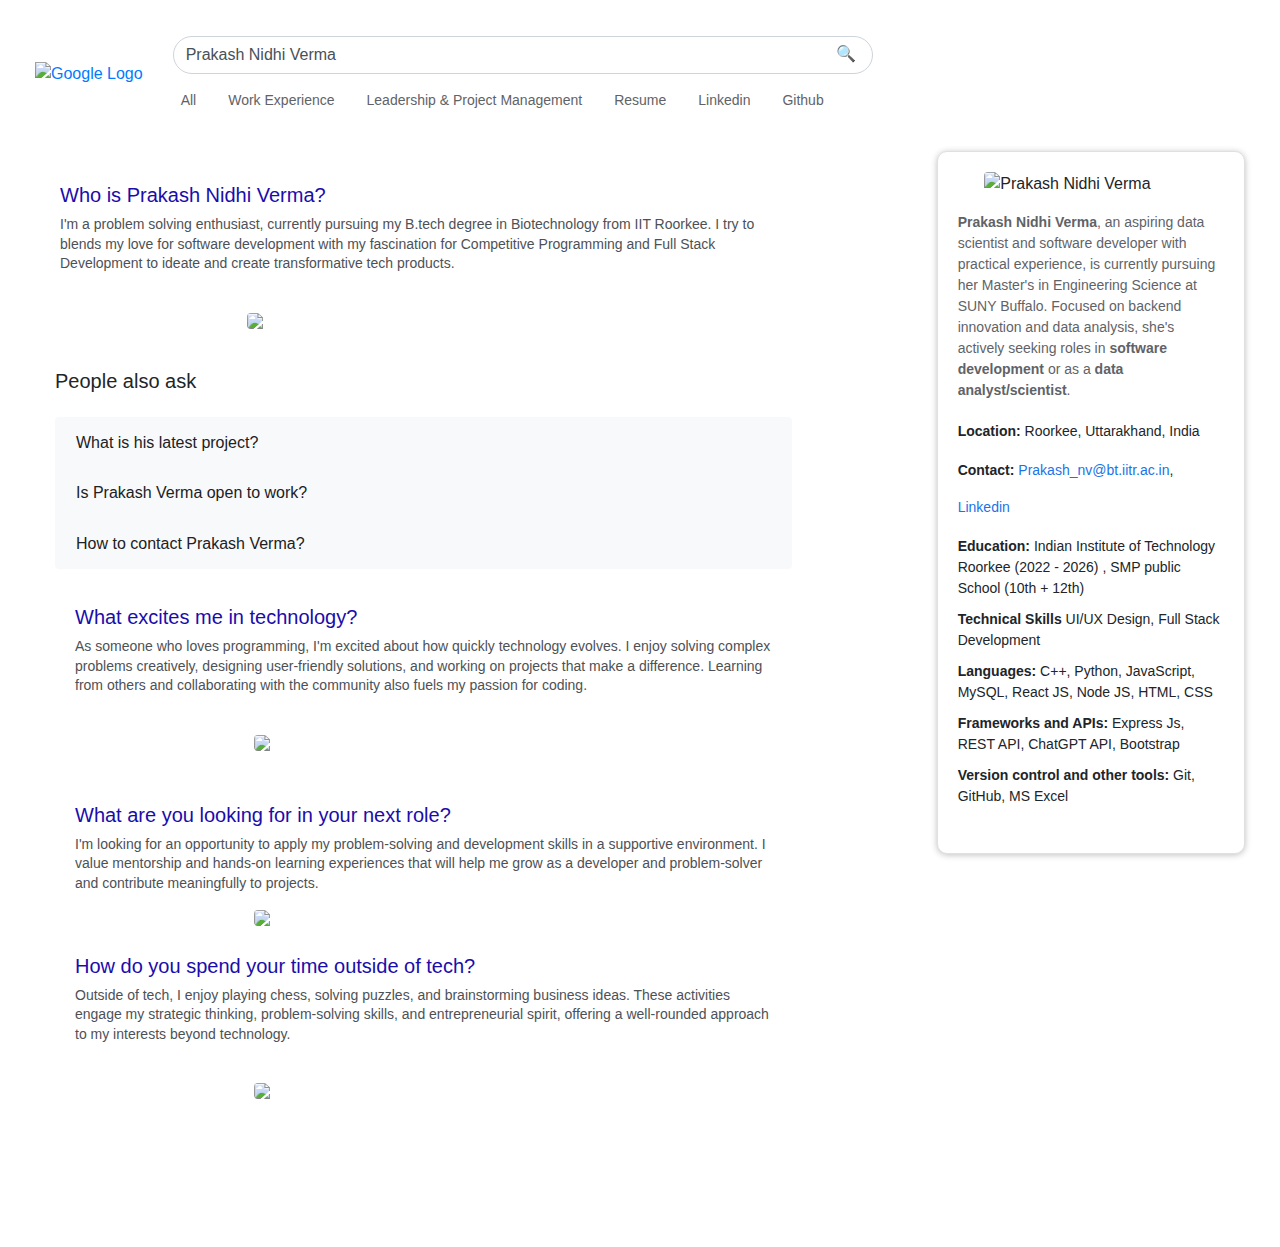
==== about.html @ 2ff891ef "Add files via upload" ====
<!DOCTYPE html>
<html lang="en">
<head>
    <meta charset="UTF-8">
    <meta name="viewport" content="width=device-width, initial-scale=1.0">
    <title>Prakash Nidhi Verma - Portfolio</title>
    <link rel="stylesheet" href="https://stackpath.bootstrapcdn.com/bootstrap/4.3.1/css/bootstrap.min.css">
    <link rel="stylesheet" href="about.css">
    <link rel="icon" type="image/x-icon" href="images/favicon.jpg">

</head>
<body>
    <!-- <header class="bg-white py-2 sticky-top">
        <div class="container-fluid">
            <div class="row">
                <div class="col-12 col-md-2">
                    <img src="images/logo.png" alt="Google Logo" class="logo">
                </div>
                <div class="col-12 col-md-10">
                    <div class="input-group">
                        <input type="text" class="form-control rounded-pill" placeholder="Search Google or type a URL" value="Prakash Nidhi Verma">
                        <div class="input-group-append">
                            <button class="btn btn-outline-secondary" type="button">&#x1F50D;</button>
                        </div>
                    </div>
                    <div class="d-flex justify-content-start options-bar mt-2">
                        <a href="#" class="option-link active">All</a>
                        <a href="#" class="option-link">Professional Experience</a>
                    </div>
                </div>
            </div>
        </div>
    </header>-->

    <!-- <header class="bg-white py-2">
        <div class="container-fluid">
            <div class="row align-items-center">
                <div class="col-12 col-md-2">
                    <img src="images/logo.png" alt="Google Logo" class="logo">
                </div>
                <div class="col-12 col-md-10">
                    <div class="input-group">
                        <input type="text" class="form-control rounded-pill" placeholder="Search Google or type a URL" value="Prakash Nidhi Verma">
                        <div class="input-group-append">
                            <button class="btn btn-outline-secondary" type="button">&#x1F50D;</button>
                        </div>
                    </div>
                    <div class="d-flex justify-content-start options-bar mt-2">
                        <a href="#" class="option-link active">All</a>
                        <a href="#" class="option-link">Professional Experience</a>
                        <a href="#" class="option-link">Projects</a>
                        <a href="#" class="option-link">Resume</a>
                        <a href="#" class="option-link">Articles</a>
                        <a href="#" class="option-link">Github</a>
                    </div>
                </div>
            </div>
        </div>
    </header> -->
    <header class="bg-white py-2 sticky-top">
        <div class="container-fluid">
            <div class="row align-items-center">
                <div class="col-auto">
                    <a href="index.html"><img src="images/logo.png" alt="Google Logo" class="logo"></a>
                </div>
                <div class="col">
                    <div class="input-group my-2">
                        <input type="text" class="form-control rounded-pill" placeholder="Search Google or type a URL" value="Prakash Nidhi Verma">
                        <div class="input-group-append">
                            <button class="btn btn-outline-secondary" type="button">&#x1F50D;</button>
                        </div>
                    </div>
                    <div class="d-flex justify-content-start options-bar mt-2">
                        <a href="search-results.html" class="option-link">All</a>
                        <a href="professional_experience.html" class="option-link">Work Experience</a>
                        <a href="projects.html" class="option-link">Leadership & Project Management</a>
                        <a href="Prakash_Resume.pdf" class="option-link" download="Prakash_Resume.pdf">Resume</a>
                        <!-- <a href="#" class="option-link">Articles</a> -->
                        <a href="https://www.linkedin.com/in/vnverma/" class="option-link" target="_blank">Linkedin</a>
                        <a href="https://github.com/Prakashiitr10" class="option-link" target="_blank">Github</a>
                    </div>
                </div>
            </div>
        </div>
    </header>

    <main class="container my-4 main-container">
        <div class="row">
            <div class="col-lg-8">
                <section class="results-section">
                    <div class="list-group">
                        <!-- Result Item -->
                        <div class="list-group-item flex-column align-items-start">
                            <div class="d-flex w-100 justify-content-between">
                                <h5 class="mb-1"><p class="result-title">Who is Prakash Nidhi Verma?</p></h5>
                            </div>
                            <p class="mb-1 result-snippet">I'm a problem solving enthusiast, currently pursuing my B.tech degree in Biotechnology from IIT Roorkee. I try to blends my love for software development with my fascination for Competitive Programming and Full Stack Development to ideate and create transformative tech products.</p>
                            <!-- <p><span class="result-url text-muted"><strong>Django</strong></span> &middot; <span class="result-url text-muted"><strong>REST API</strong></span> &middot; <span class="result-url text-muted"><strong>Machine Learning</strong></span> &middot; <span class="result-url text-muted"><strong>SAP Integration</strong></span> &middot; <span class="result-url text-muted"><strong>Data Analysis</strong></span> &middot; <span class="result-url text-muted"><strong>API Development</strong></span></p> -->
                        </div>
                        <br>

                        <div class="container">
                            <div class="row">
                              <div class="col-sm-12 col-md-8 col-lg-6 mx-auto">
                                <img src="images/profile.png" class="about-pic img-fluid rounded mb-3 mx-auto d-block">
                              </div>
                            </div>
                        </div>
                    </div>                         

                    <!-- Repeat the above structure for more results -->
                    <div class="container my-4">
                        <h5 class="mb-4"> People also ask</h5>
                        <div id="peopleAlsoAsk" class="accordion">
                            <div class="card">
                                <div class="card-header" id="headingOne">
                                    <h5 class="mb-0">
                                        <button class="btn btn-link" data-toggle="collapse" data-target="#collapseOne" aria-expanded="true" aria-controls="collapseOne">
                                            What is his latest project?
                                        </button>
                                    </h5>
                                </div>
                                <div id="collapseOne" class="collapse" aria-labelledby="headingOne" data-parent="#peopleAlsoAsk">
                                    <div class="card-body">
                                        Prakash Nidhi Verma is a problem solving enthusiast, a B.tech 3rd year student at the IIT Roorkee, working on an E-Commerce Website <mark>Fast Food Hub</mark> showcases an innovative approach to combining technology with culinary excellence. Utilizing Node.js, jQuery, AJAX, APIs, HTML, CSS, and JavaScript reflects a commitment to creating a seamless user experience for online ordering.
                                    </div>
                                </div>
                            </div>
                            <!-- Repeat for other questions -->
                            <div class="card">
                                <div class="card-header" id="headingTwo">
                                    <h5 class="mb-0">
                                        <button class="btn btn-link" data-toggle="collapse" data-target="#collapseTwo" aria-expanded="true" aria-controls="collapseOne">
                                            Is Prakash Verma open to work?
                                        </button>
                                    </h5>
                                </div>
                                <div id="collapseTwo" class="collapse" aria-labelledby="headingTwo" data-parent="#peopleAlsoAsk">
                                    <div class="card-body">
                                        Prakash Nidhi Verma is actively <strong>seeking full-time roles</strong> where she can leverage his expertise in <strong>software development</strong> or <strong>data analysis</strong>, particularly in positions focused on backend systems, problem-solving, and innovation in the field of data science.                                        </div>
                                </div>
                            </div>
                            <div class="card">
                                <div class="card-header" id="headingTwo">
                                    <h5 class="mb-0">
                                        <button class="btn btn-link" data-toggle="collapse" data-target="#collapseThree" aria-expanded="true" aria-controls="collapseOne">
                                            How to contact Prakash Verma?
                                        </button>
                                    </h5>
                                </div>
                                <div id="collapseThree" class="collapse" aria-labelledby="headingThree" data-parent="#peopleAlsoAsk">
                                    <div class="card-body">
                                        To connect with Prakash Verma, you can reach out to him on <a href="https://www.linkedin.com/in/" target="_blank">Linkedin</a>, email him directly at <a href="Prakash_nv@bt.iitr.ac.in" target="_blank">Prakash_nv@bt.iitr.ac.in</a>. He's open to discussions about job opportunities, collaborations, or sharing insights on technology and data science.
                                </div>
                            </div>
                        </div>
                    </div>
                    <br>

                    <div class="list-group">
                        <!-- Result Item -->
                        <div class="list-group-item flex-column align-items-start">
                            <div class="d-flex w-100 justify-content-between">
                                <h5 class="mb-1"><p class="result-title">What excites me in technology?</p></h5>
                            </div>
                            <p class="mb-1 result-snippet">As someone who loves programming, I'm excited about how quickly technology evolves. I enjoy solving complex problems creatively, designing user-friendly solutions, and working on projects that make a difference. Learning from others and collaborating with the community also fuels my passion for coding.</p>
                            <!-- <p><span class="result-url text-muted"><strong>Django</strong></span> &middot; <span class="result-url text-muted"><strong>REST API</strong></span> &middot; <span class="result-url text-muted"><strong>Machine Learning</strong></span> &middot; <span class="result-url text-muted"><strong>SAP Integration</strong></span> &middot; <span class="result-url text-muted"><strong>Data Analysis</strong></span> &middot; <span class="result-url text-muted"><strong>API Development</strong></span></p> -->
                        </div>
                        <br>

                        <div class="container">
                            <div class="row">
                                <div class="col-sm-12 col-md-8 col-lg-6 mx-auto">
                                <img src="images/pic2.jpeg" class="about-pic img-fluid rounded mb-3 mx-auto d-block">
                                </div>
                            </div>
                        </div>
                    </div>
                    <br>
                        
                    <div class="list-group">
                        <!-- Result Item -->
                        <div class="list-group-item flex-column align-items-start">
                            <div class="d-flex w-100 justify-content-between">
                                <h5 class="mb-1"><p class="result-title">What are you looking for in your next role?</p></h5>
                            </div>
                            <p class="mb-1 result-snippet"> I'm looking for an opportunity to apply my problem-solving and development skills in a supportive environment. I value mentorship and hands-on learning experiences that will help me grow as a developer and problem-solver and contribute meaningfully to projects.</p>
                            <!-- <p><span class="result-url text-muted"><strong>Django</strong></span> &middot; <span class="result-url text-muted"><strong>REST API</strong></span> &middot; <span class="result-url text-muted"><strong>Machine Learning</strong></span> &middot; <span class="result-url text-muted"><strong>SAP Integration</strong></span> &middot; <span class="result-url text-muted"><strong>Data Analysis</strong></span> &middot; <span class="result-url text-muted"><strong>API Development</strong></span></p> -->
                        </div>
                    </div>

                    <div class="container">
                        <div class="row">
                            <div class="col-sm-12 col-md-8 col-lg-6 mx-auto">
                            <img src="images/profile-pic.jpeg" class="about-pic img-fluid rounded mb-3 mx-auto d-block">
                            </div>
                        </div>
                    </div>

                    <div class="list-group">
                        <!-- Result Item -->
                        <div class="list-group-item flex-column align-items-start">
                            <div class="d-flex w-100 justify-content-between">
                                <h5 class="mb-1"><p class="result-title">How do you spend your time outside of tech?</p></h5>
                            </div>
                            <p class="mb-1 result-snippet">
                                Outside of tech, I enjoy playing chess, solving puzzles, and brainstorming business ideas. These activities engage my strategic thinking, problem-solving skills, and entrepreneurial spirit, offering a well-rounded approach to my interests beyond technology.</p>
                            <!-- <p><span class="result-url text-muted"><strong>Django</strong></span> &middot; <span class="result-url text-muted"><strong>REST API</strong></span> &middot; <span class="result-url text-muted"><strong>Machine Learning</strong></span> &middot; <span class="result-url text-muted"><strong>SAP Integration</strong></span> &middot; <span class="result-url text-muted"><strong>Data Analysis</strong></span> &middot; <span class="result-url text-muted"><strong>API Development</strong></span></p> -->
                        </div>
                        <br>
                    
                        <div class="container">
                            <div class="row">
                                <div class="col-sm-12 col-md-8 col-lg-6 mx-auto">
                                <img src="images/pic3.jpeg" class="about-pic img-fluid rounded mb-3 mx-auto d-block">
                                </div>
                            </div>
                        </div>
                        <br>
                    </div> 
                </section>
            </div>

            <div class="col-lg-4">
                <aside class="information-card">
                    <img src="images/profile.png" alt="Prakash Nidhi Verma" class="profile-pic img-fluid rounded mb-3">
                    <!-- <p><strong>🎓 Data Science Master's Candidate, University at Buffalo | 💼 Software Developer & Former IBM Engineer</strong></h7> -->
                    <p><strong>Prakash Nidhi Verma</strong>, an aspiring data scientist and software developer with practical experience, is currently pursuing her Master's in Engineering Science at SUNY Buffalo. Focused on backend innovation and data analysis, she's actively seeking roles in <strong>software development</strong> or as a <strong>data analyst/scientist</strong>.</p>
                    <ul class="list-unstyled">
                        <li><strong>Location:</strong> Roorkee, Uttarakhand, India</li>
                        <li><strong>Contact: </strong><a href="Prakash_nv@bt.iitr.ac.in" class="contact-link" target=”_blank”>Prakash_nv@bt.iitr.ac.in</a>, <a href="https://www.linkedin.com/in/vnverma/" class="contact-link" target=”_blank”>Linkedin</a></li>
                        <li><strong>Education:</strong> Indian Institute of Technology Roorkee (2022 - 2026) , SMP public School (10th + 12th)</li>
                        <li><strong>Technical Skills</strong> UI/UX Design, Full Stack Development </li>
                        <li><strong>Languages:</strong> C++, Python, JavaScript, MySQL, React JS, Node JS, HTML, CSS </li>
                        <li><strong>Frameworks and APIs:</strong> Express Js, REST API, ChatGPT API, Bootstrap </li>
                        <li><strong>Version control and other tools:</strong> Git, GitHub, MS Excel</li>
                        <!-- <li><strong>Professional Certifications:</strong> Microsoft Azure Fundamentals (AZ900), Microsoft Azure Data Fundamentals (DP900), Microsoft Azure AI Fundamentals (AI900), IBM Certified Advocate - Cloud V1</li> -->
                        <!-- Add other personal details as list items -->
                    </ul>
                    <!-- Optionally, you can add a feedback or contact link -->
                    <!-- <a href="mailto:nagam224@gmail.com" class="contact-link">nagam224@gmail.com</a> -->
                </aside>
            </div>
        </div>
    </main>
    <script src="https://code.jquery.com/jquery-3.3.1.slim.min.js"></script>
    <script src="https://cdnjs.cloudflare.com/ajax/libs/popper.js/1.14.7/umd/popper.min.js"></script>
    <script src="https://stackpath.bootstrapcdn.com/bootstrap/4.3.1/js/bootstrap.min.js"></script>
</body>
</html>
---- about.css ----
body, html {
    background-color: #ffffff;
    font-family: Arial, sans-serif;
    padding: 10px;
}

.logo {
    height: 48px; /* Adjust the size as per your logo */
    width: auto; /* Keep the logo's aspect ratio */
}

.input-group {
    position: relative;
    align-self: left;
    width: 100%;
    max-width: 700px;
}

.input-group .form-control {
    width: 100%; /* Full width */
    align-self: left;
}

.input-group-append {
    position: absolute;
    right: 5px;
    border: transparent;
}

.btn-outline-secondary {
    border: transparent;
    /* Other styles from Bootstrap */
}

.options-bar {
    overflow-x: auto;
}

.option-link {
    display: inline-block;
    margin-right: 16px;
    color: #5f6368;
    padding: 8px;
    text-decoration: none;
    font-size: 14px;
}

.option-link.active {
    color: #202124;
    border-bottom: 3px solid #4285f4; /* Google's blue */
}

.results-section, .information-card {
    background-color: #fff;
    padding: 20px;
    margin-bottom: 20px;
    border-radius: 8px;
    /* box-shadow: 0 1px 6px rgba(32, 33, 36, 0.28); */

}

.information-card {
    background-color: #ffffff;
    border: 1px solid #e0e0e0;
    padding: 20px;
    border-radius: 10px;
    box-shadow: 0 1px 6px rgba(32, 33, 36, 0.28);
    margin-bottom: 20px;
    margin-left: 5rem;
    display: flex;
    flex-direction: column;
    
}

.information-card .profile-pic {
    display: flex;
    flex-direction: column;
    width: 80%; /* Adjust as needed */
    height: 100%; /* Adjust as needed */
    margin-bottom: 20px;
    align-self: center;
}

.information-card h2 {
    margin-bottom: 15px;
    color: #202124;
    font-size: 24px;
}

.information-card p {
    font-size: 14px;
    color: #5f6368;
    margin-bottom: 20px;
}

.information-card ul {
    padding-left: 0;
    list-style-type: none;
}

.information-card li {
    font-size: 14px;
    margin-bottom: 10px;
}

.information-card .contact-link {
    display: inline-block;
    color: #1a73e8;
    text-decoration: none;
    padding: 8px 0;
}

.information-card .contact-link:hover {
    text-decoration: underline;
}

.main-container {
    padding-left: 0; /* Removes padding from the left */
    margin-left: 0; /* 11rem Removes margin from the left */
    max-width:fit-content;
}
/* ... existing styles ... */

.results-section .list-group-item {
    border: none; /* Remove the default border */
    border-radius: 0; /* No border radius for a flat design */
    padding: .75rem 1.25rem; /* Standard padding around the content */
    max-width: 90;
}   

/* Remove the default list group link styling */
.results-section .list-group-item .result-title, .results-section .list-group-item .result-url {
    color: #1a0dab; /* Google link blue */
    text-decoration: underline; /* No underline by default */
}

.results-section .list-group-item .result-title:hover, .results-section .list-group-item .result-url:hover {
    text-decoration: underline; /* Underline on hover, like Google */
}

.results-section .list-group-item .result-title {
    font-size: 1.25rem; /* Google's result title size */
    color: #1a0dab; /* Google link blue */
    text-decoration: none; /* No underline */
    margin-bottom: 4px; /* Tighten up the spacing to match Google */
}

.results-section .list-group-item .result-snippet {
    font-size: .875rem; /* Google's result snippet size */
    color: #4d5156; /* Dark grey for regular text */
    line-height: 1.4; /* Google's line height for readability */
}

.results-section .list-group-item .result-url {
    font-size: .875rem; /* Smaller font size for the URL */
    color: #1a0dab; /* Slightly darker grey than the snippet text */
}

/* Add styles for the hover state of the title */
.results-section .list-group-item .result-title:hover {
    text-decoration: underline; /* Underline on hover for the title, like Google */
}

/* ... existing styles ... */
/* People Also Ask Section */
#peopleAlsoAsk .card {
    border: none; /* Remove default card border */
}


#peopleAlsoAsk .card-header {
    background-color: #f8f9fa;
    border-bottom: 1px solid #e0e0e0;
    padding-left: 20px; /*Aligns text a bit off the edge*/
}

#peopleAlsoAsk .btn-link {
    color: #202124;
    text-align: left;
    width: 100%;
    text-decoration: none;
    padding: 0; /* Removes default padding */
    font-size: 1rem;
}

#peopleAlsoAsk .btn-link:hover,
#peopleAlsoAsk .btn-link:focus {
    text-decoration: none; /* Ensures the text doesn't underline on hover/focus */
}

#peopleAlsoAsk .collapse.show .card-body,
#peopleAlsoAsk .collapsing .card-body {
    border-top: 1px solid #e0e0e0; /* Adds a line above the expanded content */
    background-color: #ffffff;
}
  
/* ... other responsive adjustments ... */

@media (max-width: 768px) {
    .logo {
        height: 32px; /* Smaller logo for smaller screens */
    }
    .input-group .form-control, .input-group-append .btn {
        font-size: 14px; /* Smaller font size for better fit */
    }

    .main-container {
        padding-left: 0;
        margin-left: 0;
    }
}
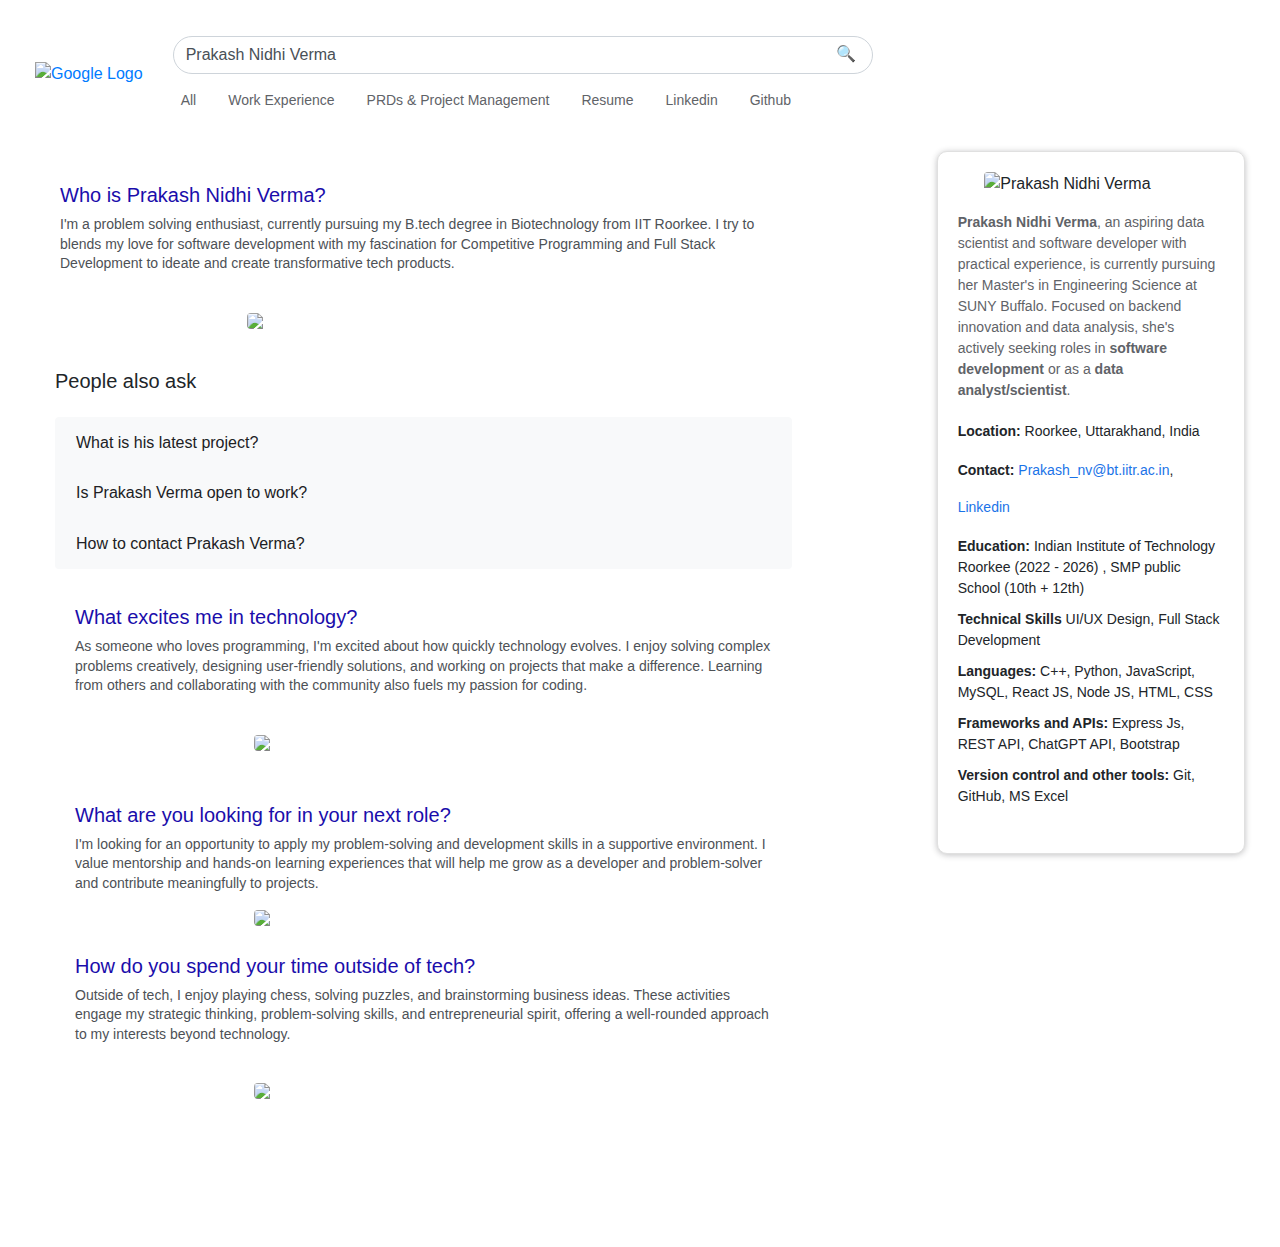
==== commit 1f0e6c65: "changes" ====
--- a/about.html
+++ b/about.html
@@ -73,10 +73,10 @@
                     <div class="d-flex justify-content-start options-bar mt-2">
                         <a href="search-results.html" class="option-link">All</a>
                         <a href="professional_experience.html" class="option-link">Work Experience</a>
-                        <a href="projects.html" class="option-link">Leadership & Project Management</a>
+                        <a href="https://full-stack-developer-roadmap.notion.site/PRDs-by-Prakash-Nidhi-Verma-APM-TPM-e8d50b2e2a13411f8a61da9ea898415a" class="option-link" target="_blank">PRDs & Project Management</a>
                         <a href="Prakash_Resume.pdf" class="option-link" download="Prakash_Resume.pdf">Resume</a>
                         <!-- <a href="#" class="option-link">Articles</a> -->
-                        <a href="https://www.linkedin.com/in/vnverma/" class="option-link" target="_blank">Linkedin</a>
+                        <a href="https://www.linkedin.com/in/pnidhi26/" class="option-link" target="_blank">Linkedin</a>
                         <a href="https://github.com/Prakashiitr10" class="option-link" target="_blank">Github</a>
                     </div>
                 </div>
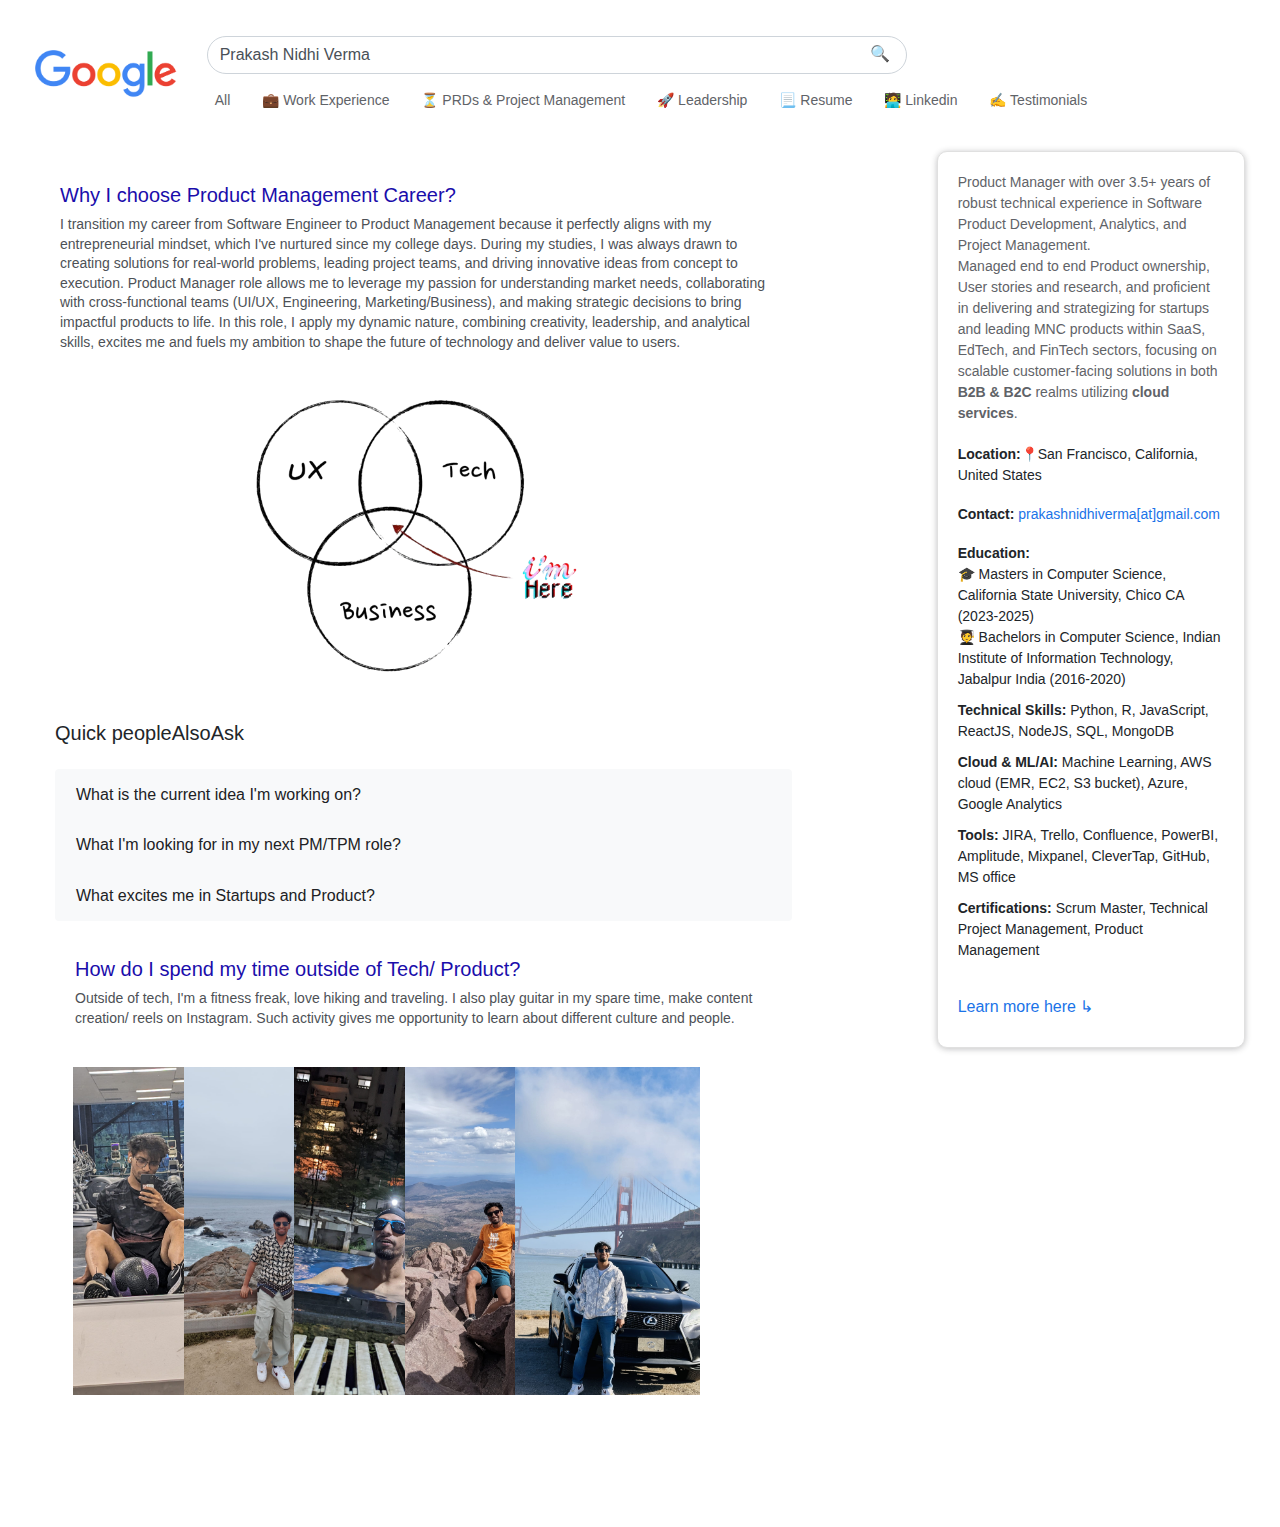
==== commit 5c23d3d4: "changes" ====
--- a/about.html
+++ b/about.html
@@ -6,62 +6,15 @@
     <title>Prakash Nidhi Verma - Portfolio</title>
     <link rel="stylesheet" href="https://stackpath.bootstrapcdn.com/bootstrap/4.3.1/css/bootstrap.min.css">
     <link rel="stylesheet" href="about.css">
-    <link rel="icon" type="image/x-icon" href="images/favicon.jpg">
+    <link rel="icon" type="image/x-icon" href="favicon.jpg">
 
 </head>
 <body>
-    <!-- <header class="bg-white py-2 sticky-top">
-        <div class="container-fluid">
-            <div class="row">
-                <div class="col-12 col-md-2">
-                    <img src="images/logo.png" alt="Google Logo" class="logo">
-                </div>
-                <div class="col-12 col-md-10">
-                    <div class="input-group">
-                        <input type="text" class="form-control rounded-pill" placeholder="Search Google or type a URL" value="Prakash Nidhi Verma">
-                        <div class="input-group-append">
-                            <button class="btn btn-outline-secondary" type="button">&#x1F50D;</button>
-                        </div>
-                    </div>
-                    <div class="d-flex justify-content-start options-bar mt-2">
-                        <a href="#" class="option-link active">All</a>
-                        <a href="#" class="option-link">Professional Experience</a>
-                    </div>
-                </div>
-            </div>
-        </div>
-    </header>-->
-
-    <!-- <header class="bg-white py-2">
-        <div class="container-fluid">
-            <div class="row align-items-center">
-                <div class="col-12 col-md-2">
-                    <img src="images/logo.png" alt="Google Logo" class="logo">
-                </div>
-                <div class="col-12 col-md-10">
-                    <div class="input-group">
-                        <input type="text" class="form-control rounded-pill" placeholder="Search Google or type a URL" value="Prakash Nidhi Verma">
-                        <div class="input-group-append">
-                            <button class="btn btn-outline-secondary" type="button">&#x1F50D;</button>
-                        </div>
-                    </div>
-                    <div class="d-flex justify-content-start options-bar mt-2">
-                        <a href="#" class="option-link active">All</a>
-                        <a href="#" class="option-link">Professional Experience</a>
-                        <a href="#" class="option-link">Projects</a>
-                        <a href="#" class="option-link">Resume</a>
-                        <a href="#" class="option-link">Articles</a>
-                        <a href="#" class="option-link">Github</a>
-                    </div>
-                </div>
-            </div>
-        </div>
-    </header> -->
     <header class="bg-white py-2 sticky-top">
         <div class="container-fluid">
             <div class="row align-items-center">
                 <div class="col-auto">
-                    <a href="index.html"><img src="images/logo.png" alt="Google Logo" class="logo"></a>
+                    <a href="index.html"><img src="logo.png" alt="Google Logo" class="logo"></a>
                 </div>
                 <div class="col">
                     <div class="input-group my-2">
@@ -72,12 +25,12 @@
                     </div>
                     <div class="d-flex justify-content-start options-bar mt-2">
                         <a href="search-results.html" class="option-link">All</a>
-                        <a href="professional_experience.html" class="option-link">Work Experience</a>
-                        <a href="https://full-stack-developer-roadmap.notion.site/PRDs-by-Prakash-Nidhi-Verma-APM-TPM-e8d50b2e2a13411f8a61da9ea898415a" class="option-link" target="_blank">PRDs & Project Management</a>
-                        <a href="Prakash_Resume.pdf" class="option-link" download="Prakash_Resume.pdf">Resume</a>
-                        <!-- <a href="#" class="option-link">Articles</a> -->
-                        <a href="https://www.linkedin.com/in/pnidhi26/" class="option-link" target="_blank">Linkedin</a>
-                        <a href="https://github.com/Prakashiitr10" class="option-link" target="_blank">Github</a>
+                        <a href="professional_experience.html" class="option-link">💼 Work Experience</a>
+                        <a href="https://full-stack-developer-roadmap.notion.site/PRDs-by-Prakash-Nidhi-Verma-APM-TPM-e8d50b2e2a13411f8a61da9ea898415a" class="option-link" target="_blank">⏳ PRDs & Project Management</a>
+                        <a href="roles_responsibility.html" class="option-link">🚀 Leadership</a>
+                        <a href="Prakash-PM-Resume.pdf" class="option-link" download="Prakash-PM-Resume.pdf">📃 Resume</a>
+                        <a href="https://www.linkedin.com/in/pnidhi26/" class="option-link" target="_blank">🧑‍💻 Linkedin</a>
+                        <a href="testimonial.html" class="option-link">✍️ Testimonials</a>
                     </div>
                 </div>
             </div>
@@ -92,17 +45,21 @@
                         <!-- Result Item -->
                         <div class="list-group-item flex-column align-items-start">
                             <div class="d-flex w-100 justify-content-between">
-                                <h5 class="mb-1"><p class="result-title">Who is Prakash Nidhi Verma?</p></h5>
+                                <h5 class="mb-1"><p class="result-title">Why I choose Product Management Career?</p></h5>
                             </div>
-                            <p class="mb-1 result-snippet">I'm a problem solving enthusiast, currently pursuing my B.tech degree in Biotechnology from IIT Roorkee. I try to blends my love for software development with my fascination for Competitive Programming and Full Stack Development to ideate and create transformative tech products.</p>
-                            <!-- <p><span class="result-url text-muted"><strong>Django</strong></span> &middot; <span class="result-url text-muted"><strong>REST API</strong></span> &middot; <span class="result-url text-muted"><strong>Machine Learning</strong></span> &middot; <span class="result-url text-muted"><strong>SAP Integration</strong></span> &middot; <span class="result-url text-muted"><strong>Data Analysis</strong></span> &middot; <span class="result-url text-muted"><strong>API Development</strong></span></p> -->
+                            <p class="mb-1 result-snippet">
+                                I transition my career from Software Engineer to Product Management because it perfectly aligns with my entrepreneurial mindset, which I've nurtured since my college days. 
+                                During my studies, I was always drawn to creating solutions for real-world problems, leading project teams, and driving innovative ideas from concept to execution. 
+                                Product Manager role allows me to leverage my passion for understanding market needs, collaborating with cross-functional teams (UI/UX, Engineering, Marketing/Business), and making strategic decisions to bring impactful products to life. 
+                                In this role, I apply my dynamic nature, combining creativity, leadership, and analytical skills, excites me and fuels my ambition to shape the future of technology and deliver value to users.
+                            </p>
                         </div>
                         <br>
 
                         <div class="container">
                             <div class="row">
                               <div class="col-sm-12 col-md-8 col-lg-6 mx-auto">
-                                <img src="images/profile.png" class="about-pic img-fluid rounded mb-3 mx-auto d-block">
+                                <img src="product.png" class="about-pic img-fluid rounded mb-3 mx-auto d-block">
                               </div>
                             </div>
                         </div>
@@ -110,19 +67,26 @@
 
                     <!-- Repeat the above structure for more results -->
                     <div class="container my-4">
-                        <h5 class="mb-4"> People also ask</h5>
+                        <h5 class="mb-4">Quick peopleAlsoAsk</h5>
                         <div id="peopleAlsoAsk" class="accordion">
                             <div class="card">
                                 <div class="card-header" id="headingOne">
                                     <h5 class="mb-0">
                                         <button class="btn btn-link" data-toggle="collapse" data-target="#collapseOne" aria-expanded="true" aria-controls="collapseOne">
-                                            What is his latest project?
+                                            What is the current idea I'm working on?
                                         </button>
                                     </h5>
                                 </div>
                                 <div id="collapseOne" class="collapse" aria-labelledby="headingOne" data-parent="#peopleAlsoAsk">
                                     <div class="card-body">
-                                        Prakash Nidhi Verma is a problem solving enthusiast, a B.tech 3rd year student at the IIT Roorkee, working on an E-Commerce Website <mark>Fast Food Hub</mark> showcases an innovative approach to combining technology with culinary excellence. Utilizing Node.js, jQuery, AJAX, APIs, HTML, CSS, and JavaScript reflects a commitment to creating a seamless user experience for online ordering.
+                                        <a href="https://campusflowapp.netlify.app/" target="_blank" class="contact-link">Explore the product progress ↳</a>
+                                        <br><br>
+                                        After conversing with university students, I discovered that they face challenges in keeping track of assignment deadlines, finding information about campus events, and locating available part-time on-campus jobs and internships. To address these issues, I conducted a survey to gather more insights and decided to develop a comprehensive solution.
+                                        I began drafting a strategy to build an app aimed at creating a strong student community and providing a centralized platform for managing various needs, such as assignment reminders, event RSVPs, and career opportunities. 
+                                        <br><br>
+                                        To make the portal more engaging, I incorporated innovative features like rewarding students with campus digital points, which can be used in the marketplace to buy food and books with special coupon discounts.
+                                        <br><br>
+                                        After launching an MVP of the product, I collected extensive feedback from users and made necessary improvements based on their suggestions. Currently, I am working on expanding this product to other campuses, aiming to build a viable intra-college community where students can share ideas, network, and learn from each other.
                                     </div>
                                 </div>
                             </div>
@@ -131,26 +95,33 @@
                                 <div class="card-header" id="headingTwo">
                                     <h5 class="mb-0">
                                         <button class="btn btn-link" data-toggle="collapse" data-target="#collapseTwo" aria-expanded="true" aria-controls="collapseOne">
-                                            Is Prakash Verma open to work?
+                                            What I'm looking for in my next PM/TPM role?
                                         </button>
                                     </h5>
                                 </div>
                                 <div id="collapseTwo" class="collapse" aria-labelledby="headingTwo" data-parent="#peopleAlsoAsk">
                                     <div class="card-body">
-                                        Prakash Nidhi Verma is actively <strong>seeking full-time roles</strong> where she can leverage his expertise in <strong>software development</strong> or <strong>data analysis</strong>, particularly in positions focused on backend systems, problem-solving, and innovation in the field of data science.                                        </div>
+                                        In my next role as a Product Manager/ Technical Project Manager, I am looking for an opportunity to leverage my strategic thinking to drive groundbreaking solutions and products with innovation.
+                                        I seek a dynamic environment where I can collaborate with cross-functional teams to identify customer needs, define product vision, and execute ideas into tangible products that revolutionize user experiences and drive market growth. 
+                                        I am particularly interested in a role that values creativity and data-driven decision-making, allowing me to utilize my skills in market research, user feedback analysis, and agile methodologies to continuously improve products using leveraging emerging technologies such as AI, machine learning.
+                                        Additionally, I aim to be part of a forward-thinking organization that fosters professional growth and encourages leadership in developing cutting-edge technologies that shape the future of the industry.
+                                    </div>
                                 </div>
                             </div>
                             <div class="card">
-                                <div class="card-header" id="headingTwo">
+                                <div class="card-header" id="headingThree">
                                     <h5 class="mb-0">
                                         <button class="btn btn-link" data-toggle="collapse" data-target="#collapseThree" aria-expanded="true" aria-controls="collapseOne">
-                                            How to contact Prakash Verma?
+                                            What excites me in Startups and Product?
                                         </button>
                                     </h5>
                                 </div>
                                 <div id="collapseThree" class="collapse" aria-labelledby="headingThree" data-parent="#peopleAlsoAsk">
                                     <div class="card-body">
-                                        To connect with Prakash Verma, you can reach out to him on <a href="https://www.linkedin.com/in/" target="_blank">Linkedin</a>, email him directly at <a href="Prakash_nv@bt.iitr.ac.in" target="_blank">Prakash_nv@bt.iitr.ac.in</a>. He's open to discussions about job opportunities, collaborations, or sharing insights on technology and data science.
+                                        In startups and product management is the unparalleled opportunity to drive innovation and make a significant impact from the ground up. I learned many skills in my previous roles as Software Engineer and worked in fast paced startup environment, 
+                                        the challenges are diverse, and the potential for growth is immense. I thrive on the dynamic nature of startups, where every day presents new opportunities to solve problems creatively and develop solutions that can disrupt markets.
+                                        The chance to work closely with visionary founders and cross-functional teams to shape product vision, iterate on ideas, and bring them to life is incredibly motivating. 
+                                        Additionally, the direct feedback loop with users and the ability to pivot quickly based on real-time data and customer insights keeps the work both exciting and rewarding.
                                 </div>
                             </div>
                         </div>
@@ -161,86 +132,60 @@
                         <!-- Result Item -->
                         <div class="list-group-item flex-column align-items-start">
                             <div class="d-flex w-100 justify-content-between">
-                                <h5 class="mb-1"><p class="result-title">What excites me in technology?</p></h5>
-                            </div>
-                            <p class="mb-1 result-snippet">As someone who loves programming, I'm excited about how quickly technology evolves. I enjoy solving complex problems creatively, designing user-friendly solutions, and working on projects that make a difference. Learning from others and collaborating with the community also fuels my passion for coding.</p>
-                            <!-- <p><span class="result-url text-muted"><strong>Django</strong></span> &middot; <span class="result-url text-muted"><strong>REST API</strong></span> &middot; <span class="result-url text-muted"><strong>Machine Learning</strong></span> &middot; <span class="result-url text-muted"><strong>SAP Integration</strong></span> &middot; <span class="result-url text-muted"><strong>Data Analysis</strong></span> &middot; <span class="result-url text-muted"><strong>API Development</strong></span></p> -->
-                        </div>
-                        <br>
-
-                        <div class="container">
-                            <div class="row">
-                                <div class="col-sm-12 col-md-8 col-lg-6 mx-auto">
-                                <img src="images/pic2.jpeg" class="about-pic img-fluid rounded mb-3 mx-auto d-block">
-                                </div>
-                            </div>
-                        </div>
-                    </div>
-                    <br>
-                        
-                    <div class="list-group">
-                        <!-- Result Item -->
-                        <div class="list-group-item flex-column align-items-start">
-                            <div class="d-flex w-100 justify-content-between">
-                                <h5 class="mb-1"><p class="result-title">What are you looking for in your next role?</p></h5>
-                            </div>
-                            <p class="mb-1 result-snippet"> I'm looking for an opportunity to apply my problem-solving and development skills in a supportive environment. I value mentorship and hands-on learning experiences that will help me grow as a developer and problem-solver and contribute meaningfully to projects.</p>
-                            <!-- <p><span class="result-url text-muted"><strong>Django</strong></span> &middot; <span class="result-url text-muted"><strong>REST API</strong></span> &middot; <span class="result-url text-muted"><strong>Machine Learning</strong></span> &middot; <span class="result-url text-muted"><strong>SAP Integration</strong></span> &middot; <span class="result-url text-muted"><strong>Data Analysis</strong></span> &middot; <span class="result-url text-muted"><strong>API Development</strong></span></p> -->
-                        </div>
-                    </div>
-
-                    <div class="container">
-                        <div class="row">
-                            <div class="col-sm-12 col-md-8 col-lg-6 mx-auto">
-                            <img src="images/profile-pic.jpeg" class="about-pic img-fluid rounded mb-3 mx-auto d-block">
-                            </div>
-                        </div>
-                    </div>
-
-                    <div class="list-group">
-                        <!-- Result Item -->
-                        <div class="list-group-item flex-column align-items-start">
-                            <div class="d-flex w-100 justify-content-between">
-                                <h5 class="mb-1"><p class="result-title">How do you spend your time outside of tech?</p></h5>
+                                <h5 class="mb-1"><p class="result-title">How do I spend my time outside of Tech/ Product?</p></h5>
                             </div>
                             <p class="mb-1 result-snippet">
-                                Outside of tech, I enjoy playing chess, solving puzzles, and brainstorming business ideas. These activities engage my strategic thinking, problem-solving skills, and entrepreneurial spirit, offering a well-rounded approach to my interests beyond technology.</p>
-                            <!-- <p><span class="result-url text-muted"><strong>Django</strong></span> &middot; <span class="result-url text-muted"><strong>REST API</strong></span> &middot; <span class="result-url text-muted"><strong>Machine Learning</strong></span> &middot; <span class="result-url text-muted"><strong>SAP Integration</strong></span> &middot; <span class="result-url text-muted"><strong>Data Analysis</strong></span> &middot; <span class="result-url text-muted"><strong>API Development</strong></span></p> -->
+                                Outside of tech, I'm a fitness freak, love hiking and traveling. I also play guitar in my spare time, make content creation/ reels on Instagram. 
+                                Such activity gives me opportunity to learn about different culture and people.
+                            </p>
                         </div>
                         <br>
                     
                         <div class="container">
                             <div class="row">
-                                <div class="col-sm-12 col-md-8 col-lg-6 mx-auto">
-                                <img src="images/pic3.jpeg" class="about-pic img-fluid rounded mb-3 mx-auto d-block">
+                                <div>
+                                <div class="img-tag">
+                                    <img src="img1.jpeg" alt="Image 1">
+                                    <img src="img2.jpeg" alt="Image 2">
+                                    <img src="img3.jpeg" alt="Image 3">
+                                    <img src="img4.jpeg" alt="Image 4">
+                                    <img src="img5.jpeg" alt="Image 5">
+                                </div>
                                 </div>
                             </div>
+                           
+
                         </div>
+                       
                         <br>
                     </div> 
+
                 </section>
             </div>
 
             <div class="col-lg-4">
                 <aside class="information-card">
-                    <img src="images/profile.png" alt="Prakash Nidhi Verma" class="profile-pic img-fluid rounded mb-3">
-                    <!-- <p><strong>🎓 Data Science Master's Candidate, University at Buffalo | 💼 Software Developer & Former IBM Engineer</strong></h7> -->
-                    <p><strong>Prakash Nidhi Verma</strong>, an aspiring data scientist and software developer with practical experience, is currently pursuing her Master's in Engineering Science at SUNY Buffalo. Focused on backend innovation and data analysis, she's actively seeking roles in <strong>software development</strong> or as a <strong>data analyst/scientist</strong>.</p>
+                    <!-- <img src="profile.png" alt="Prakash Nidhi Verma" class="profile-pic img-fluid rounded mb-3"> -->
+                    <p>
+                    </strong>Product Manager with over 3.5+ years of robust technical experience in Software Product Development, Analytics, and Project Management. </br>
+                    Managed end to end Product ownership, User stories and research, and proficient in delivering and strategizing for startups and leading MNC products within SaaS, EdTech, and FinTech sectors, focusing on scalable customer-facing 
+                    solutions in both  
+                    <strong>B2B & B2C</strong> realms utilizing 
+                    <strong>cloud services</strong>.</p>
                     <ul class="list-unstyled">
-                        <li><strong>Location:</strong> Roorkee, Uttarakhand, India</li>
-                        <li><strong>Contact: </strong><a href="Prakash_nv@bt.iitr.ac.in" class="contact-link" target=”_blank”>Prakash_nv@bt.iitr.ac.in</a>, <a href="https://www.linkedin.com/in/vnverma/" class="contact-link" target=”_blank”>Linkedin</a></li>
-                        <li><strong>Education:</strong> Indian Institute of Technology Roorkee (2022 - 2026) , SMP public School (10th + 12th)</li>
-                        <li><strong>Technical Skills</strong> UI/UX Design, Full Stack Development </li>
-                        <li><strong>Languages:</strong> C++, Python, JavaScript, MySQL, React JS, Node JS, HTML, CSS </li>
-                        <li><strong>Frameworks and APIs:</strong> Express Js, REST API, ChatGPT API, Bootstrap </li>
-                        <li><strong>Version control and other tools:</strong> Git, GitHub, MS Excel</li>
-                        <!-- <li><strong>Professional Certifications:</strong> Microsoft Azure Fundamentals (AZ900), Microsoft Azure Data Fundamentals (DP900), Microsoft Azure AI Fundamentals (AI900), IBM Certified Advocate - Cloud V1</li> -->
-                        <!-- Add other personal details as list items -->
+                        <li><strong>Location:</strong>📍San Francisco, California, United States</li>
+                        <li><strong>Contact: </strong><a href="prakashnidhiverma@gmail.com" class="contact-link" target=”_blank”>prakashnidhiverma[at]gmail.com</a></li>
+                        <li><strong>Education:</strong> <br> 🎓 Masters in Computer Science, California State University, Chico CA (2023-2025)<br>
+                             🧑‍🎓 Bachelors in Computer Science, Indian Institute of Information Technology, Jabalpur India (2016-2020)</li>
+                        <li><strong>Technical Skills:</strong> Python, R, JavaScript, ReactJS, NodeJS, SQL, MongoDB </li>
+                        <li><strong>Cloud & ML/AI:</strong> Machine Learning, AWS cloud (EMR, EC2, S3 bucket), Azure, Google Analytics  </li>
+                        <li><strong>Tools:</strong> JIRA, Trello, Confluence, PowerBI, Amplitude, Mixpanel, CleverTap, GitHub, MS office</li>
+                        <li><strong>Certifications:</strong> Scrum Master, Technical Project Management, Product Management</li>
                     </ul>
-                    <!-- Optionally, you can add a feedback or contact link -->
-                    <!-- <a href="mailto:nagam224@gmail.com" class="contact-link">nagam224@gmail.com</a> -->
+                    <a href="about.html" class="contact-link">Learn more here ↳</a>
                 </aside>
             </div>
+
         </div>
     </main>
     <script src="https://code.jquery.com/jquery-3.3.1.slim.min.js"></script>
@@ -248,3 +193,5 @@
     <script src="https://stackpath.bootstrapcdn.com/bootstrap/4.3.1/js/bootstrap.min.js"></script>
 </body>
 </html>
+
+
--- a/about.css
+++ b/about.css
@@ -209,3 +209,20 @@
         margin-left: 0;
     }
 }
+
+.img-tag {
+    display: flex;
+    justify-content: center;
+    align-items: center;
+}
+
+.img-tag img {
+    width: 25%; /* Increased width */
+    transition: transform 0.3s ease-in-out;
+    margin-left: -10%; /* Adjusts overlap */
+}
+
+.img-tag img:hover {
+    transform: scale(1.3); /* Enlarges image further */
+    z-index: 10; /* Brings hovered image to the front */
+}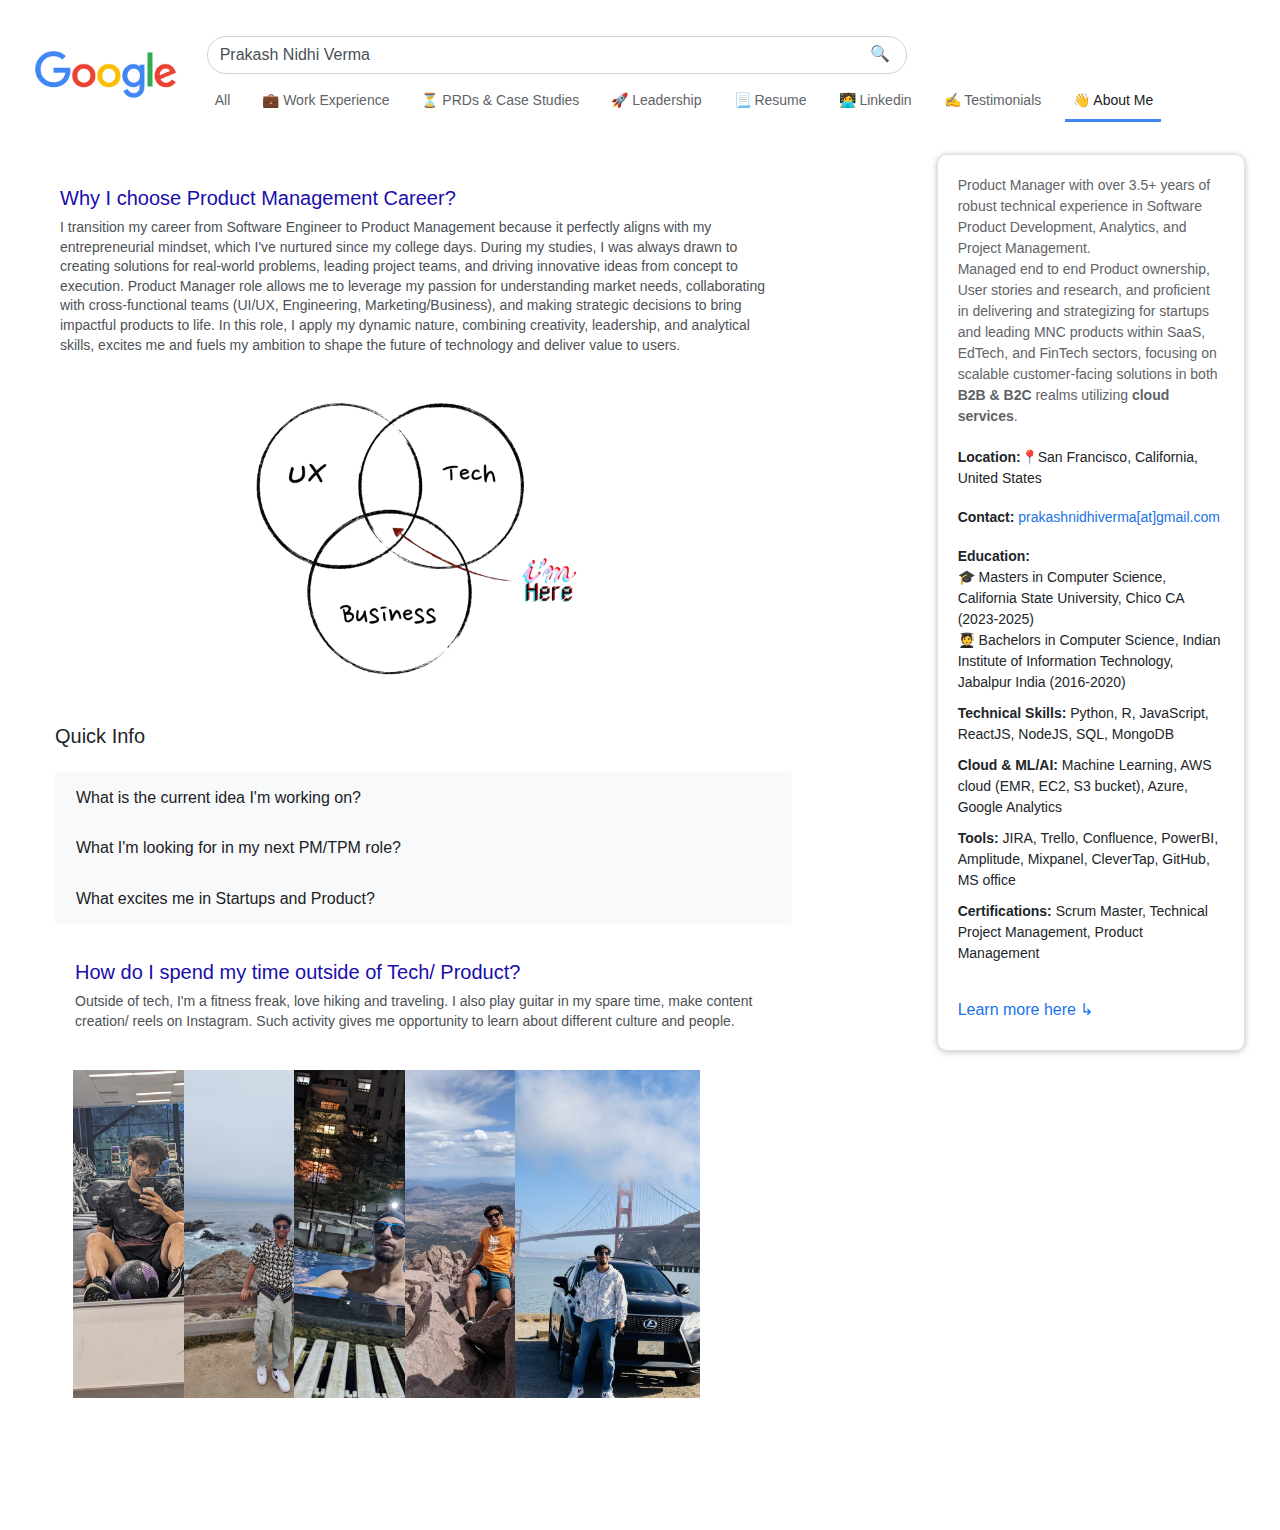
==== commit 8112da73: "updates" ====
--- a/about.html
+++ b/about.html
@@ -26,11 +26,12 @@
                     <div class="d-flex justify-content-start options-bar mt-2">
                         <a href="search-results.html" class="option-link">All</a>
                         <a href="professional_experience.html" class="option-link">💼 Work Experience</a>
-                        <a href="https://full-stack-developer-roadmap.notion.site/PRDs-by-Prakash-Nidhi-Verma-APM-TPM-e8d50b2e2a13411f8a61da9ea898415a" class="option-link" target="_blank">⏳ PRDs & Project Management</a>
+                        <a href="https://full-stack-developer-roadmap.notion.site/PRDs-by-Prakash-Nidhi-Verma-APM-TPM-e8d50b2e2a13411f8a61da9ea898415a" class="option-link" target="_blank">⏳ PRDs & Case Studies</a>
                         <a href="roles_responsibility.html" class="option-link">🚀 Leadership</a>
                         <a href="Prakash-PM-Resume.pdf" class="option-link" download="Prakash-PM-Resume.pdf">📃 Resume</a>
                         <a href="https://www.linkedin.com/in/pnidhi26/" class="option-link" target="_blank">🧑‍💻 Linkedin</a>
                         <a href="testimonial.html" class="option-link">✍️ Testimonials</a>
+                        <a href="about.html" class="option-link active">👋 About Me</a>
                     </div>
                 </div>
             </div>
@@ -67,7 +68,7 @@
 
                     <!-- Repeat the above structure for more results -->
                     <div class="container my-4">
-                        <h5 class="mb-4">Quick peopleAlsoAsk</h5>
+                        <h5 class="mb-4">Quick Info</h5>
                         <div id="peopleAlsoAsk" class="accordion">
                             <div class="card">
                                 <div class="card-header" id="headingOne">
